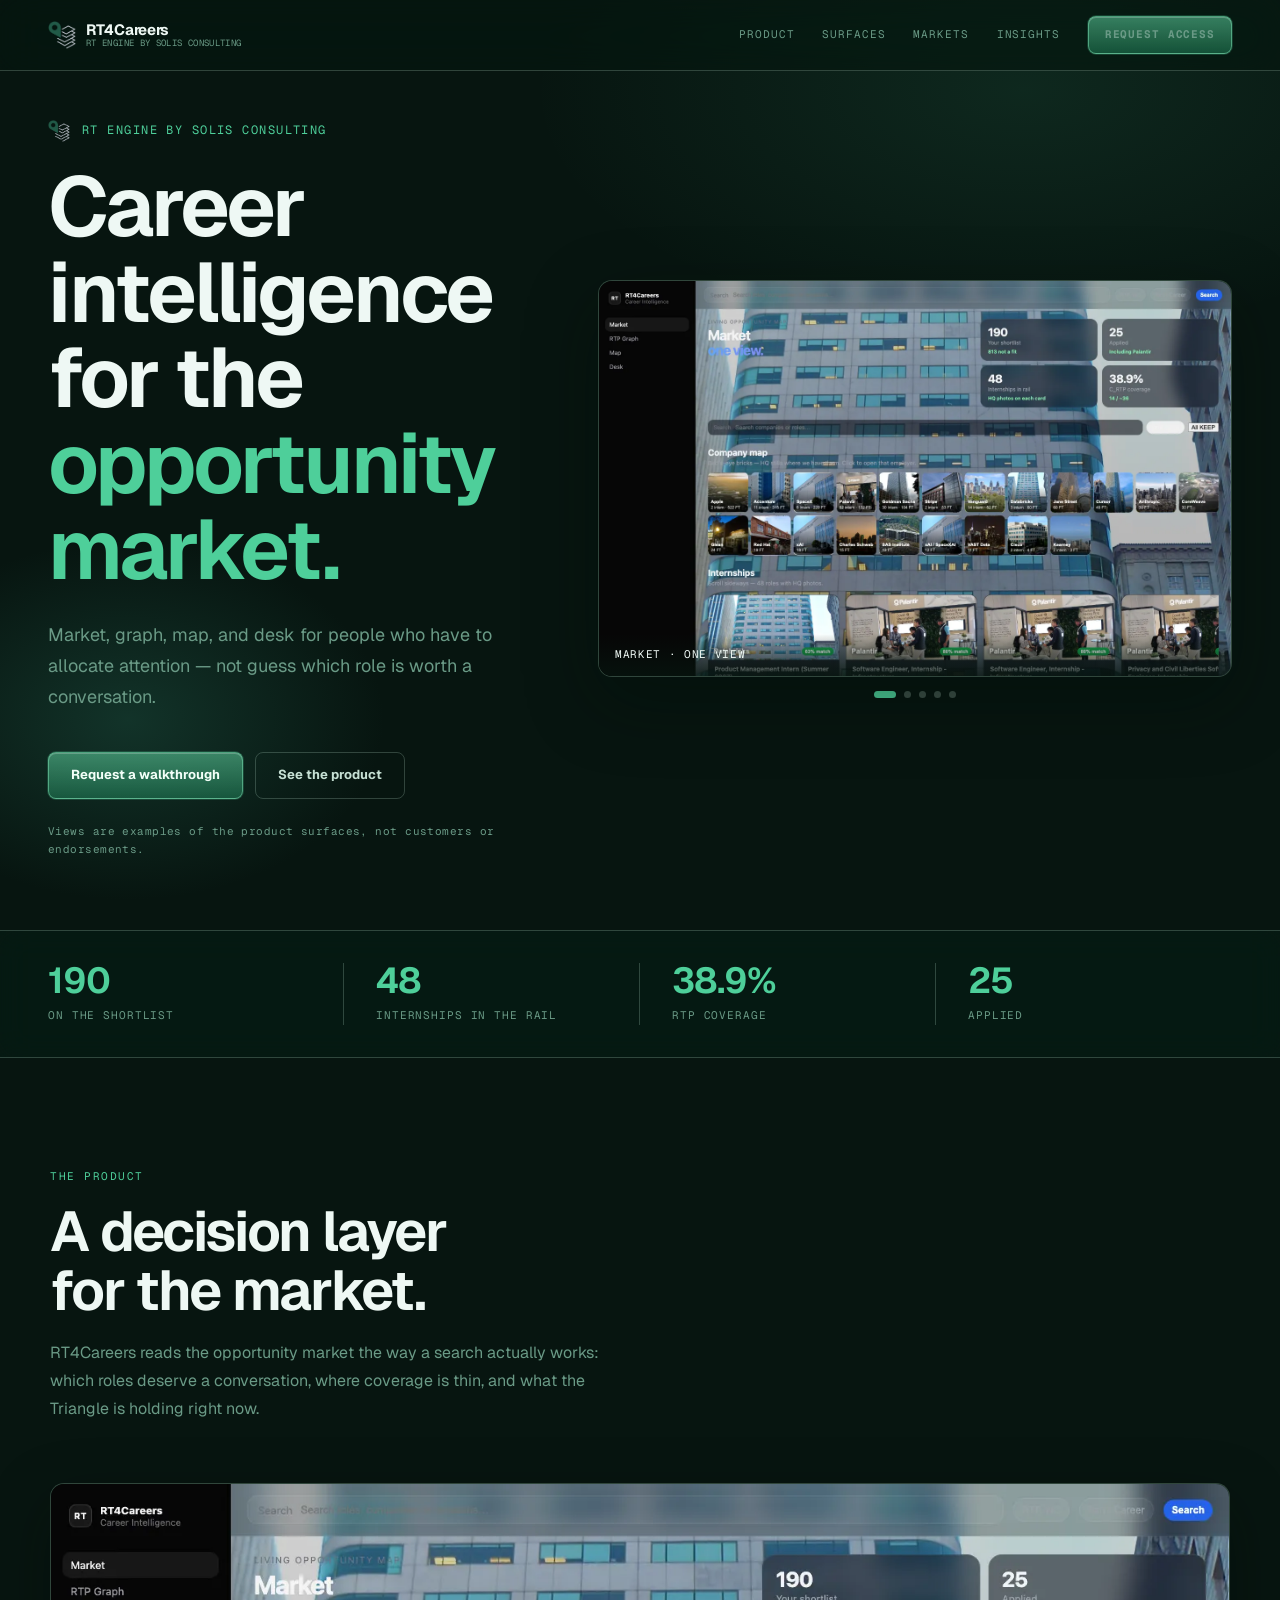
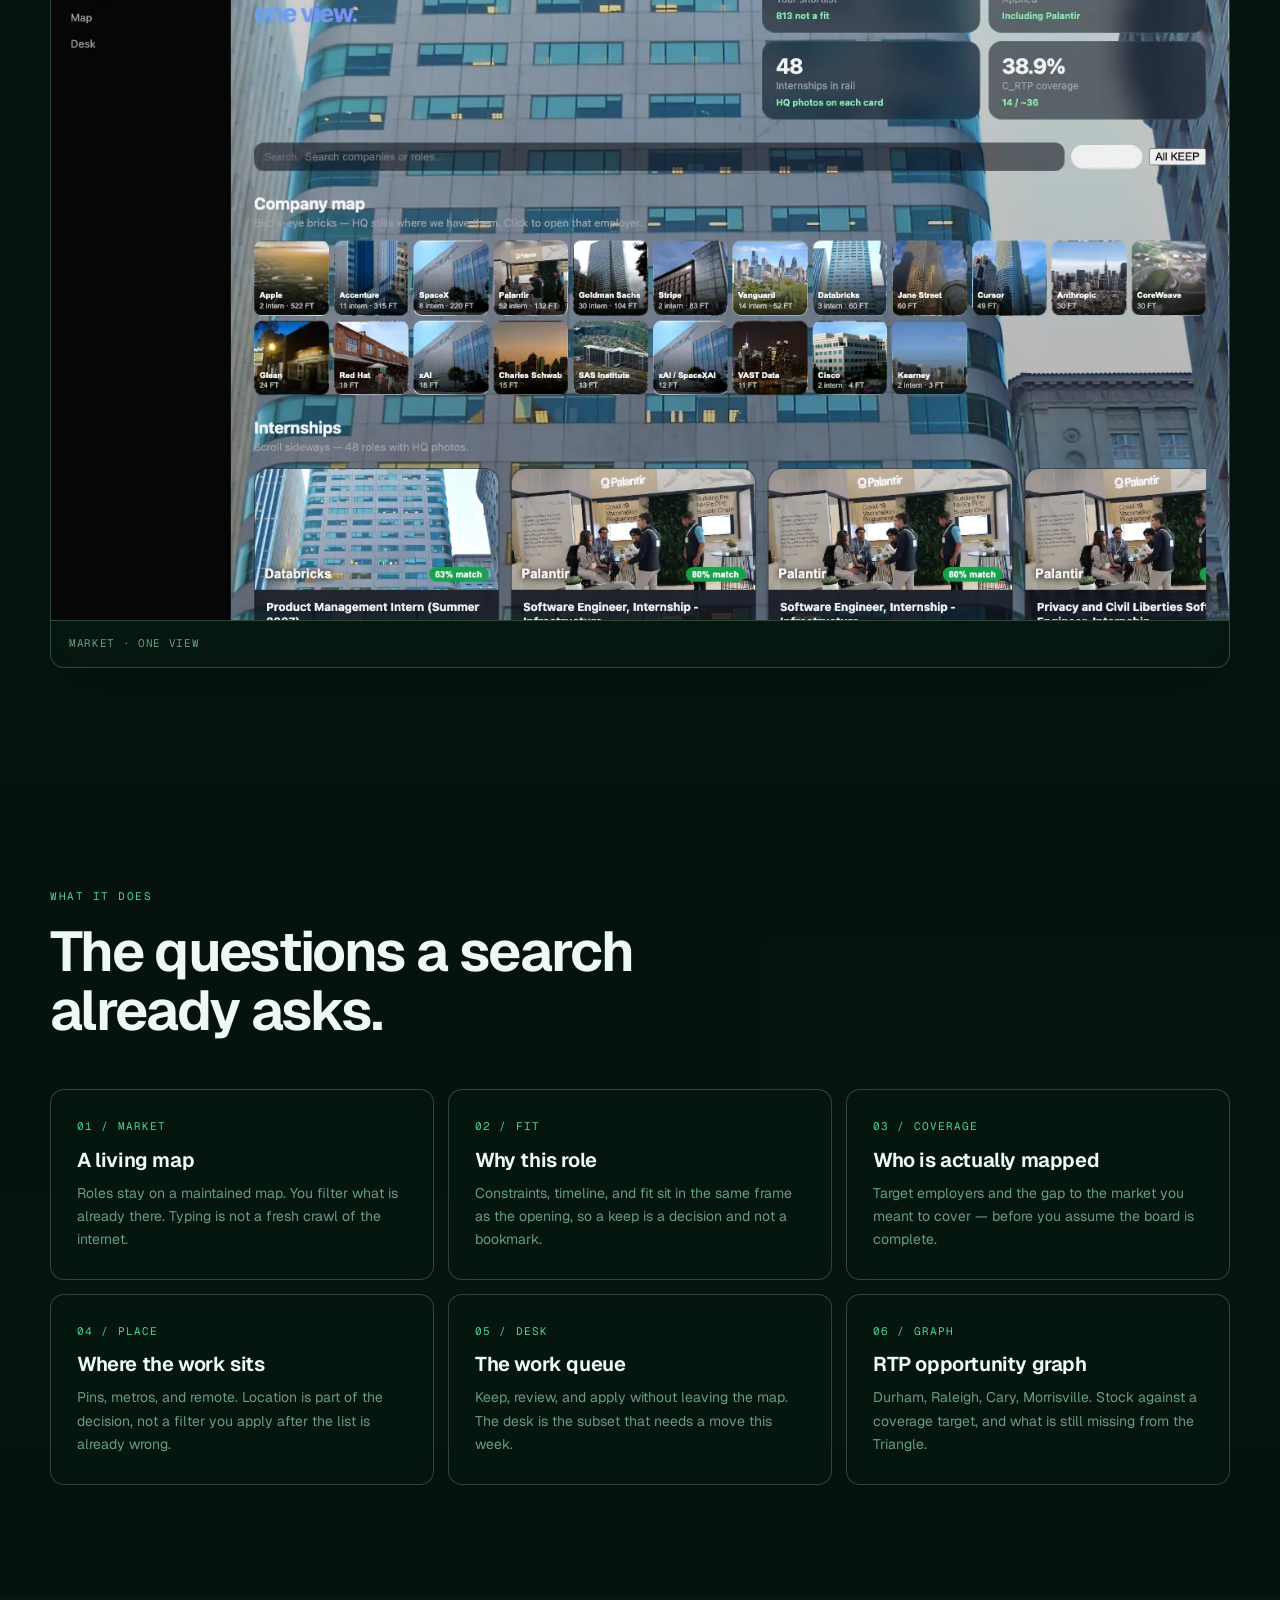
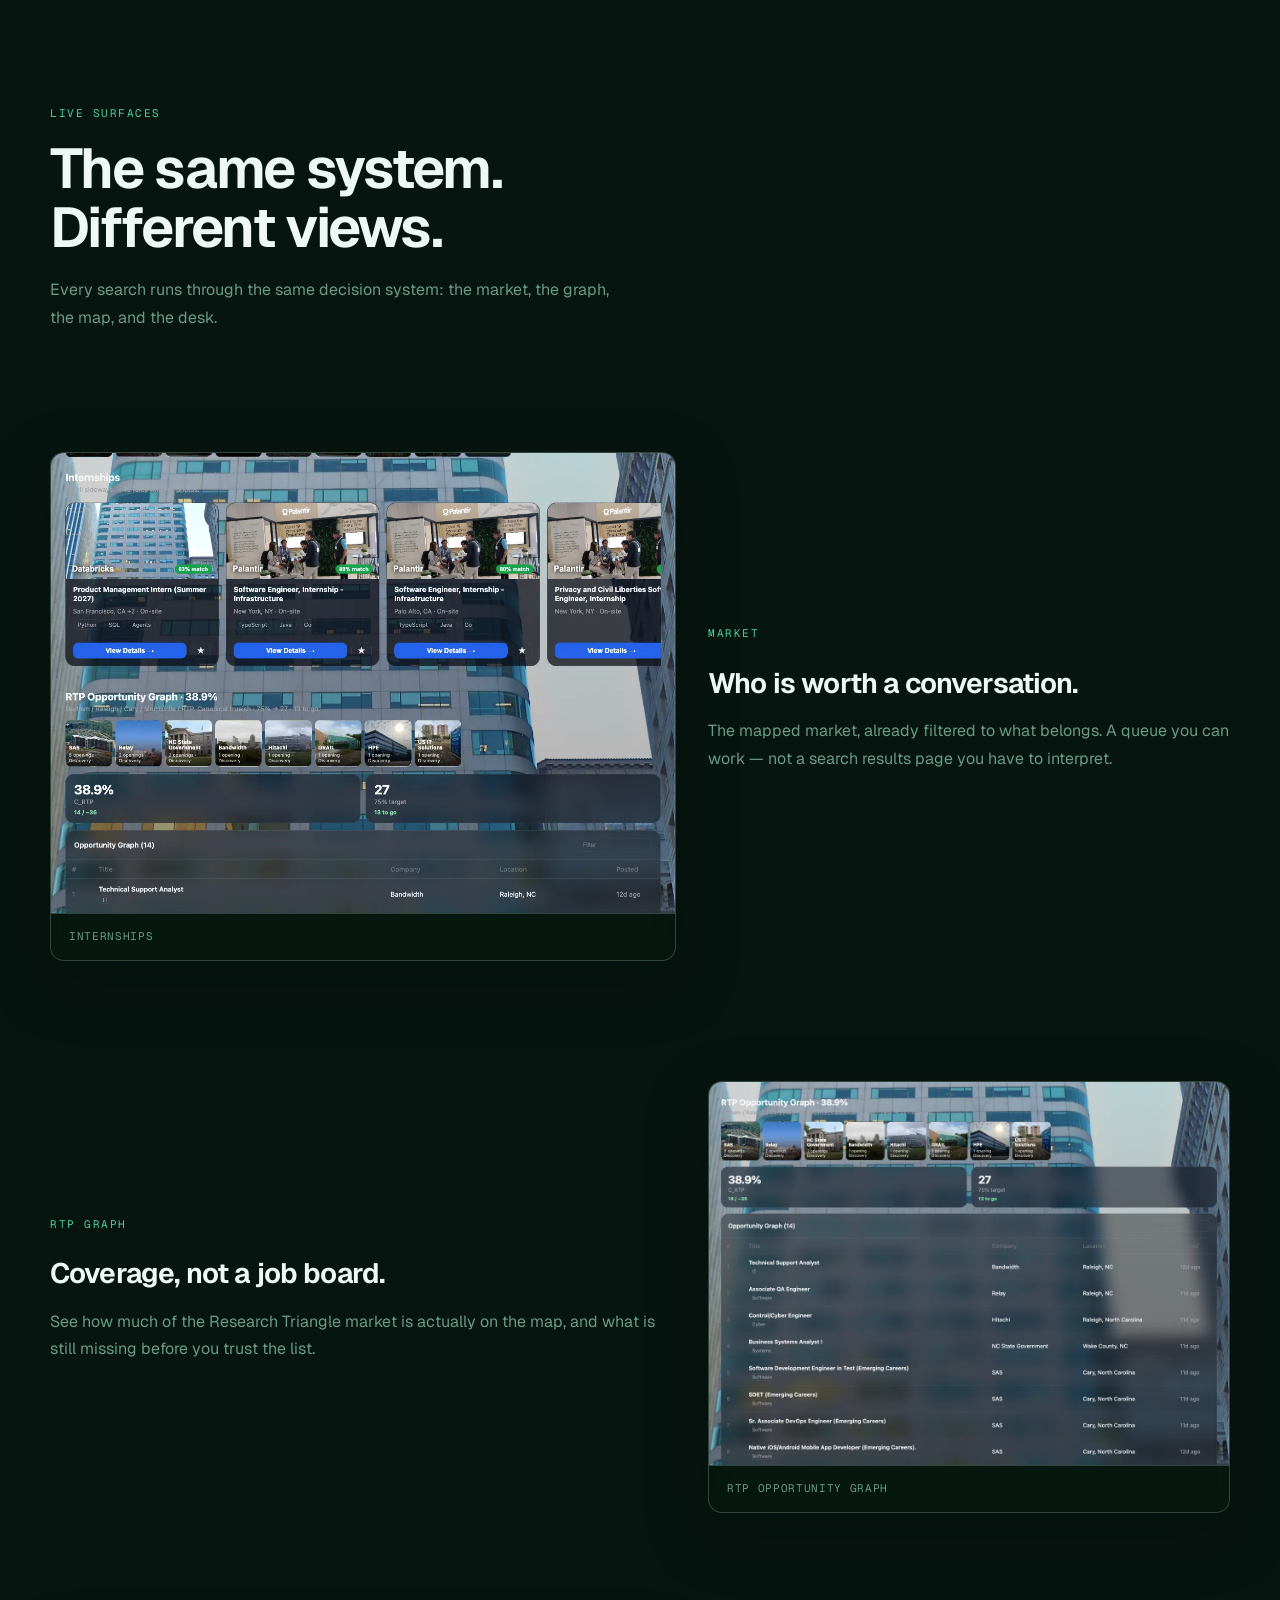
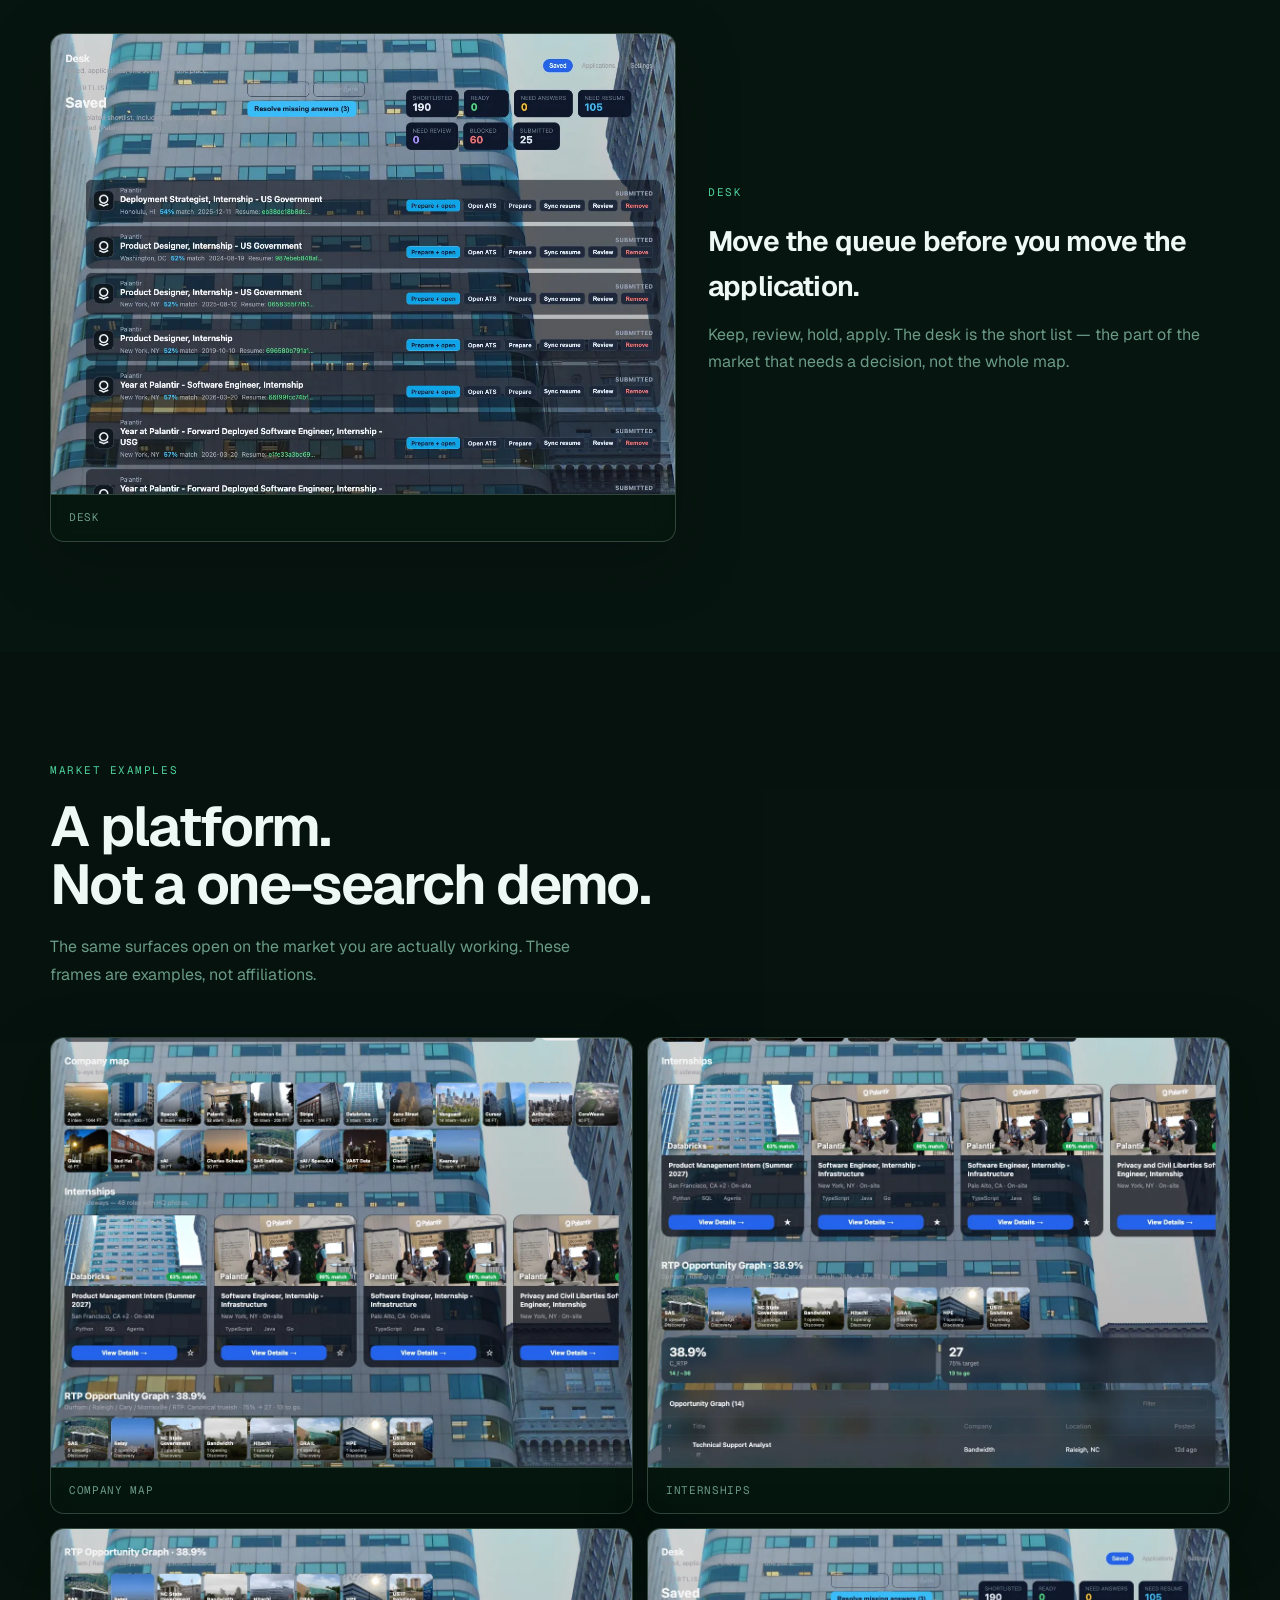
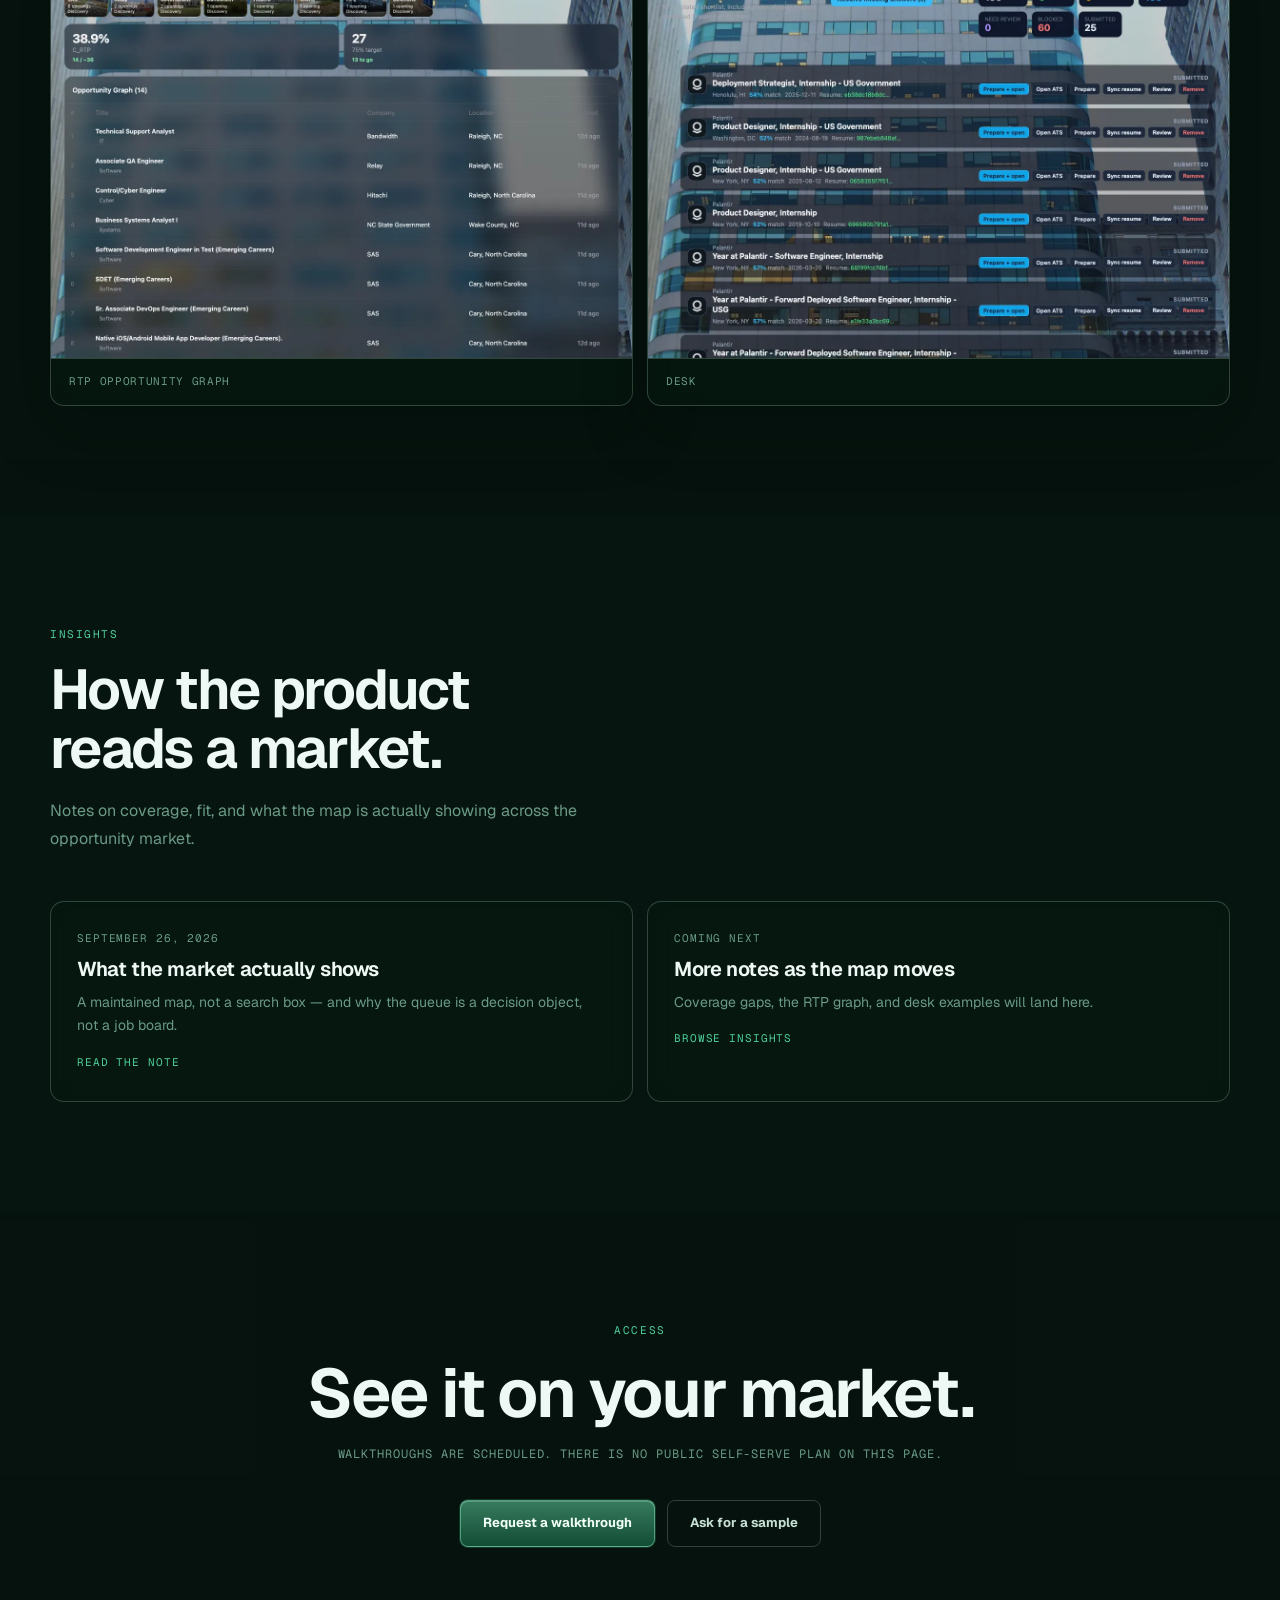
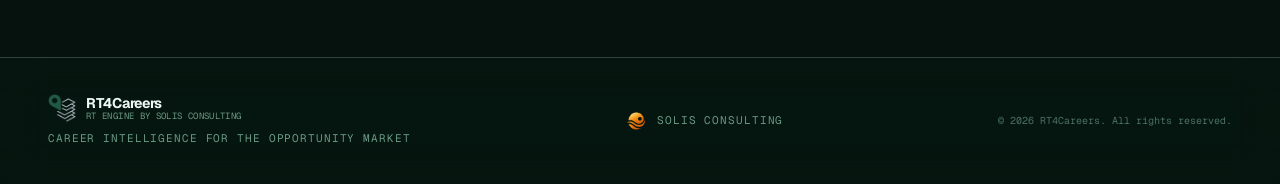
==== index.html @ a281b10b "Publish the RT4Careers marketing site for GitHub Pages. Co-authored-by: Cursor <cursoragent@cursor.c" ====
<!DOCTYPE html>
<html lang="en">
<head>
  <meta charset="UTF-8">
  <meta name="viewport" content="width=device-width, initial-scale=1.0">
  <title>RT4Careers — Career intelligence for the opportunity market</title>
  <meta name="description" content="RT4Careers is career intelligence for the opportunity market: a living map of roles, coverage, and the desk where decisions get made.">
  <link rel="canonical" href="https://rt4careers.com/">
  <meta property="og:type" content="website">
  <meta property="og:site_name" content="RT4Careers">
  <meta property="og:title" content="RT4Careers — Career intelligence for the opportunity market">
  <meta property="og:description" content="Market, RTP graph, map, and desk for people who allocate attention — not another search box.">
  <meta property="og:url" content="https://rt4careers.com/">
  <meta property="og:image" content="https://rt4careers.com/assets/product/featured/market.webp">
  <meta property="og:image:alt" content="RT4Careers market view">
  <meta name="twitter:card" content="summary_large_image">
  <meta name="twitter:title" content="RT4Careers — Career intelligence for the opportunity market">
  <meta name="twitter:description" content="A living map of roles, employers, and coverage. Market, graph, map, and desk.">
  <meta name="twitter:image" content="https://rt4careers.com/assets/product/featured/market.webp">
  <link rel="icon" type="image/png" href="favicon.png">
  <link rel="preconnect" href="https://fonts.googleapis.com">
  <link rel="preconnect" href="https://fonts.gstatic.com" crossorigin>
  <link href="https://fonts.googleapis.com/css2?family=Geist:wght@400;500;600;700&family=Geist+Mono:wght@400;500;600&display=swap" rel="stylesheet">
  <link rel="stylesheet" href="assets/css/site.css?v=green1">
  <link rel="stylesheet" href="assets/css/page.css?v=green1">
  <script src="assets/js/analytics.js"></script>
</head>
<body>
  <nav class="site-nav">
    <a class="nav-brand" href="./">
      <img class="nav-mark" src="assets/brand/rt4careers.png" width="28" height="28" alt="">
      <span class="nav-wordmark">
        <span class="nav-logo">RT4Careers</span>
        <span class="nav-byline">RT Engine by Solis Consulting</span>
      </span>
    </a>
    <button type="button" class="nav-toggle" data-nav-toggle aria-expanded="false" aria-controls="site-nav-links">Menu</button>
    <div class="nav-links" id="site-nav-links" data-nav-links>
      <a href="#product">Product</a>
      <a href="#surfaces">Surfaces</a>
      <a href="#markets">Markets</a>
      <a href="insights/">Insights</a>
      <a href="mailto:access@rt4careers.com" class="nav-cta" id="cta-nav-demo" data-cta="nav-demo">Request Access</a>
    </div>
  </nav>

  <section id="hero">
    <div class="hero-grid">
      <div class="hero-copy">
        <div class="hero-eyebrow"><img src="assets/brand/rt4careers.png" width="22" height="22" alt="">RT Engine by Solis Consulting</div>
        <h1 class="hero-headline">Career<br>intelligence<br>for the<br><em>opportunity market.</em></h1>
        <p class="hero-sub">Market, graph, map, and desk for people who have to allocate attention — not guess which role is worth a conversation.</p>
        <div class="hero-actions">
          <a href="mailto:access@rt4careers.com" class="btn-primary" id="cta-hero-demo" data-cta="hero-demo">Request a walkthrough</a>
          <a href="#product" class="btn-ghost">See the product</a>
        </div>
        <p class="disclaimer hero-note">Views are examples of the product surfaces, not customers or endorsements.</p>
      </div>
      <div class="hero-carousel" data-carousel aria-roledescription="carousel" aria-label="Product views">
        <div class="hero-carousel-frame">
          <figure class="hero-carousel-slide is-active" data-slide>
            <img src="assets/product/featured/market.webp" width="1440" height="900" alt="RT4Careers market view" data-market="rtp" data-surface="market">
            <figcaption class="hero-carousel-caption">Market · one view</figcaption>
          </figure>
          <figure class="hero-carousel-slide" data-slide>
            <img src="assets/product/featured/company-map.webp" width="1220" height="900" alt="Company map with headquarters photos" data-market="rtp" data-surface="map">
            <figcaption class="hero-carousel-caption">Company map</figcaption>
          </figure>
          <figure class="hero-carousel-slide" data-slide>
            <img src="assets/product/featured/internships.webp" width="1220" height="900" alt="Internship rail" data-market="rtp" data-surface="internships">
            <figcaption class="hero-carousel-caption">Internships</figcaption>
          </figure>
          <figure class="hero-carousel-slide" data-slide>
            <img src="assets/product/featured/rtp-graph.webp" width="1220" height="900" alt="RTP opportunity graph" data-market="rtp" data-surface="graph">
            <figcaption class="hero-carousel-caption">RTP Opportunity Graph</figcaption>
          </figure>
          <figure class="hero-carousel-slide" data-slide>
            <img src="assets/product/featured/desk.webp" width="1220" height="900" alt="Desk shortlist" data-market="desk" data-surface="desk">
            <figcaption class="hero-carousel-caption">Desk</figcaption>
          </figure>
        </div>
        <div class="hero-carousel-dots" data-carousel-dots>
          <button type="button" data-dot class="is-active" aria-label="Show view 1"></button>
          <button type="button" data-dot aria-label="Show view 2"></button>
          <button type="button" data-dot aria-label="Show view 3"></button>
          <button type="button" data-dot aria-label="Show view 4"></button>
          <button type="button" data-dot aria-label="Show view 5"></button>
        </div>
      </div>
    </div>
  </section>

  <div class="stats-bar">
    <div class="stat-item reveal">
      <div class="stat-num">190</div>
      <div class="stat-label">On the shortlist</div>
    </div>
    <div class="stat-item reveal reveal-delay-1">
      <div class="stat-num">48</div>
      <div class="stat-label">Internships in the rail</div>
    </div>
    <div class="stat-item reveal reveal-delay-2">
      <div class="stat-num">38.9%</div>
      <div class="stat-label">RTP coverage</div>
    </div>
    <div class="stat-item reveal reveal-delay-3">
      <div class="stat-num">25</div>
      <div class="stat-label">Applied</div>
    </div>
  </div>

  <div id="product" class="band">
    <div class="band-inner">
      <div class="section-tag reveal">The product</div>
      <h2 class="section-headline reveal">A decision layer<br>for the market.</h2>
      <p class="section-body reveal">RT4Careers reads the opportunity market the way a search actually works: which roles deserve a conversation, where coverage is thin, and what the Triangle is holding right now.</p>
      <figure class="shot-frame reveal" style="margin-top:60px">
        <img src="assets/product/featured/market.webp" width="1440" height="900" alt="RT4Careers market view" data-market="rtp" data-surface="market">
        <figcaption class="shot-caption">Market · one view</figcaption>
      </figure>
    </div>
  </div>

  <div class="band band--steel">
    <div class="band-inner">
      <div class="section-tag reveal">What it does</div>
      <h2 class="section-headline reveal">The questions a search<br>already asks.</h2>
      <div class="concept-grid">
        <div class="concept-card reveal">
          <div class="concept-kicker">01 / Market</div>
          <h3>A living map</h3>
          <p>Roles stay on a maintained map. You filter what is already there. Typing is not a fresh crawl of the internet.</p>
        </div>
        <div class="concept-card reveal reveal-delay-1">
          <div class="concept-kicker">02 / Fit</div>
          <h3>Why this role</h3>
          <p>Constraints, timeline, and fit sit in the same frame as the opening, so a keep is a decision and not a bookmark.</p>
        </div>
        <div class="concept-card reveal reveal-delay-2">
          <div class="concept-kicker">03 / Coverage</div>
          <h3>Who is actually mapped</h3>
          <p>Target employers and the gap to the market you meant to cover — before you assume the board is complete.</p>
        </div>
        <div class="concept-card reveal">
          <div class="concept-kicker">04 / Place</div>
          <h3>Where the work sits</h3>
          <p>Pins, metros, and remote. Location is part of the decision, not a filter you apply after the list is already wrong.</p>
        </div>
        <div class="concept-card reveal reveal-delay-1">
          <div class="concept-kicker">05 / Desk</div>
          <h3>The work queue</h3>
          <p>Keep, review, and apply without leaving the map. The desk is the subset that needs a move this week.</p>
        </div>
        <div class="concept-card reveal reveal-delay-2">
          <div class="concept-kicker">06 / Graph</div>
          <h3>RTP opportunity graph</h3>
          <p>Durham, Raleigh, Cary, Morrisville. Stock against a coverage target, and what is still missing from the Triangle.</p>
        </div>
      </div>
    </div>
  </div>

  <div id="surfaces" class="band">
    <div class="band-inner">
      <div class="section-tag reveal">Live surfaces</div>
      <h2 class="section-headline reveal">The same system.<br>Different views.</h2>
      <p class="section-body reveal">Every search runs through the same decision system: the market, the graph, the map, and the desk.</p>
      <div class="surface-stack" style="margin-top:72px">
        <div class="surface-grid">
          <figure class="shot-frame reveal">
            <img src="assets/product/featured/internships.webp" width="1220" height="900" alt="Internship rail" data-market="rtp" data-surface="internships">
            <figcaption class="shot-caption">Internships</figcaption>
          </figure>
          <div class="surface-copy reveal">
            <div class="section-tag">Market</div>
            <h3>Who is worth a conversation.</h3>
            <p>The mapped market, already filtered to what belongs. A queue you can work — not a search results page you have to interpret.</p>
          </div>
        </div>
        <div class="surface-grid">
          <div class="surface-copy reveal">
            <div class="section-tag">RTP Graph</div>
            <h3>Coverage, not a job board.</h3>
            <p>See how much of the Research Triangle market is actually on the map, and what is still missing before you trust the list.</p>
          </div>
          <figure class="shot-frame reveal">
            <img src="assets/product/featured/rtp-graph.webp" width="1220" height="900" alt="RTP opportunity graph" data-market="rtp" data-surface="graph">
            <figcaption class="shot-caption">RTP Opportunity Graph</figcaption>
          </figure>
        </div>
        <div class="surface-grid">
          <figure class="shot-frame reveal">
            <img src="assets/product/featured/desk.webp" width="1220" height="900" alt="Desk shortlist" data-market="desk" data-surface="desk">
            <figcaption class="shot-caption">Desk</figcaption>
          </figure>
          <div class="surface-copy reveal">
            <div class="section-tag">Desk</div>
            <h3>Move the queue before you move the application.</h3>
            <p>Keep, review, hold, apply. The desk is the short list — the part of the market that needs a decision, not the whole map.</p>
          </div>
        </div>
      </div>
    </div>
  </div>

  <div id="markets" class="band band--steel">
    <div class="band-inner">
      <div class="section-tag reveal">Market examples</div>
      <h2 class="section-headline reveal">A platform.<br>Not a one-search demo.</h2>
      <p class="section-body reveal">The same surfaces open on the market you are actually working. These frames are examples, not affiliations.</p>
      <div class="program-grid">
        <figure class="shot-frame reveal">
          <img src="assets/product/featured/company-map.webp" width="1220" height="900" alt="Company map with headquarters photos" data-market="rtp" data-surface="map">
          <figcaption class="shot-caption">Company map</figcaption>
        </figure>
        <figure class="shot-frame reveal reveal-delay-1">
          <img src="assets/product/featured/internships.webp" width="1220" height="900" alt="Internship rail" data-market="rtp" data-surface="internships">
          <figcaption class="shot-caption">Internships</figcaption>
        </figure>
        <figure class="shot-frame reveal">
          <img src="assets/product/featured/rtp-graph.webp" width="1220" height="900" alt="RTP opportunity graph" data-market="rtp" data-surface="graph">
          <figcaption class="shot-caption">RTP Opportunity Graph</figcaption>
        </figure>
        <figure class="shot-frame reveal reveal-delay-1">
          <img src="assets/product/featured/desk.webp" width="1220" height="900" alt="Desk shortlist" data-market="desk" data-surface="desk">
          <figcaption class="shot-caption">Desk</figcaption>
        </figure>
      </div>
    </div>
  </div>

  <div id="insights" class="band">
    <div class="band-inner">
      <div class="section-tag reveal">Insights</div>
      <h2 class="section-headline reveal">How the product<br>reads a market.</h2>
      <p class="section-body reveal">Notes on coverage, fit, and what the map is actually showing across the opportunity market.</p>
      <div class="insight-grid">
        <article class="insight-card reveal">
          <time datetime="2026-09-26">September 26, 2026</time>
          <h3>What the market actually shows</h3>
          <p>A maintained map, not a search box — and why the queue is a decision object, not a job board.</p>
          <a href="insights/what-the-market-shows.html">Read the note</a>
        </article>
        <article class="insight-card reveal reveal-delay-1">
          <time datetime="2026-09-26">Coming next</time>
          <h3>More notes as the map moves</h3>
          <p>Coverage gaps, the RTP graph, and desk examples will land here.</p>
          <a href="insights/">Browse Insights</a>
        </article>
      </div>
    </div>
  </div>

  <div id="cta" class="band band--steel">
    <div class="section-tag reveal">Access</div>
    <h2 class="cta-headline reveal">See it on your market.</h2>
    <p class="cta-sub reveal">Walkthroughs are scheduled. There is no public self-serve plan on this page.</p>
    <div class="cta-actions reveal">
      <a href="mailto:access@rt4careers.com" class="btn-primary" id="cta-product-demo" data-cta="product-demo">Request a walkthrough</a>
      <a href="mailto:access@rt4careers.com?subject=RT4Careers%20sample%20report" class="btn-ghost" id="cta-sample-report" data-cta="sample-report">Ask for a sample</a>
    </div>
  </div>

  <footer class="site-footer">
    <div class="footer-left">
      <a class="footer-logo" href="./">
        <img class="brand-mark" src="assets/brand/rt4careers.png" width="28" height="28" alt="">
        <span class="footer-wordmark">
          <span class="footer-logo-name">RT4Careers</span>
          <span class="footer-byline">RT Engine by Solis Consulting</span>
        </span>
      </a>
      <div class="footer-tagline">Career intelligence for the opportunity market</div>
    </div>
    <a class="footer-parent" href="https://solisconsultinggroup.com/" target="_blank" rel="noopener noreferrer">
      <img class="brand-mark brand-mark--solis" src="assets/brand/solis-consulting.png" width="22" height="22" alt="">
      <span>Solis Consulting</span>
    </a>
    <div class="footer-legal">© 2026 RT4Careers. All rights reserved.</div>
  </footer>

  <script src="assets/js/site.js?v=green1"></script>
</body>
</html>
---- assets/css/site.css ----
:root {
  --font: "Geist", system-ui, sans-serif;
  --mono: "Geist Mono", ui-monospace, monospace;
  --bg: #071510;
  --panel: rgba(8, 32, 22, 0.42);
  --panel-data: rgba(6, 24, 16, 0.68);
  --panel-solid: rgba(6, 20, 14, 0.92);
  --border: rgba(200, 235, 220, 0.22);
  --border-strong: rgba(210, 240, 225, 0.36);
  --text: #c6e0d4;
  --bright: #eef8f4;
  --muted: #6a9a86;
  --accent: #4ecf9a;
  --accent-soft: rgba(78, 207, 154, 0.14);
  --pin: #205848;
  --radius: 14px;
  --glass-shell: blur(22px) saturate(1.4);
}

*,
*::before,
*::after {
  margin: 0;
  padding: 0;
  box-sizing: border-box;
}

html {
  scroll-behavior: smooth;
}

body {
  background: var(--bg);
  color: var(--text);
  font-family: var(--font);
  font-weight: 400;
  font-size: 16px;
  line-height: 1.6;
  overflow-x: hidden;
  min-height: 100%;
}

body::before {
  content: "";
  position: fixed;
  inset: 0;
  z-index: -1;
  pointer-events: none;
  background:
    radial-gradient(ellipse 70% 50% at 80% 10%, rgba(78, 207, 154, 0.1) 0%, transparent 55%),
    radial-gradient(ellipse 40% 40% at 10% 80%, rgba(32, 88, 72, 0.45) 0%, transparent 50%),
    var(--bg);
}

img {
  max-width: 100%;
  display: block;
}

a {
  color: inherit;
}

nav.site-nav {
  position: fixed;
  top: 0;
  left: 0;
  right: 0;
  z-index: 100;
  display: flex;
  align-items: center;
  justify-content: space-between;
  padding: 16px 48px;
  border-bottom: 1px solid var(--border);
  background: rgba(7, 21, 16, 0.62);
  backdrop-filter: var(--glass-shell);
}

.nav-brand {
  display: flex;
  align-items: center;
  gap: 10px;
  text-decoration: none;
  min-width: 0;
}

.nav-mark,
.brand-mark {
  width: 28px;
  height: 28px;
  max-width: 28px;
  max-height: 28px;
  object-fit: contain;
  display: block;
  flex: 0 0 28px;
}

.brand-mark--solis {
  width: 22px;
  height: 22px;
  max-width: 22px;
  max-height: 22px;
  flex-basis: 22px;
}

.nav-wordmark,
.footer-wordmark {
  display: flex;
  flex-direction: column;
  line-height: 1.15;
}

.nav-logo,
.footer-logo-name {
  font-family: var(--font);
  font-size: 15px;
  font-weight: 700;
  letter-spacing: -0.02em;
  color: var(--bright);
}

.nav-byline,
.footer-byline {
  font-family: var(--mono);
  font-size: 9px;
  letter-spacing: 0.04em;
  text-transform: uppercase;
  color: var(--muted);
  white-space: nowrap;
}

.nav-links {
  display: flex;
  gap: 28px;
  align-items: center;
}

.nav-links a {
  font-family: var(--mono);
  font-size: 11px;
  letter-spacing: 0.08em;
  text-transform: uppercase;
  color: var(--muted);
  text-decoration: none;
  transition: color 0.2s;
}

.nav-links a:hover,
.nav-links a[aria-current="page"] {
  color: var(--bright);
}

.nav-cta,
.btn-primary,
.btn-ghost {
  font-family: var(--font);
  font-size: 13px;
  font-weight: 700;
  text-decoration: none;
  display: inline-block;
  border-radius: 8px;
  transition: background 0.2s, border-color 0.2s, color 0.2s;
}

.nav-cta,
.btn-primary {
  color: #f2fff8;
  background: linear-gradient(180deg, rgba(96, 210, 160, 0.55), rgba(40, 160, 110, 0.42));
  border: 1px solid rgba(120, 220, 175, 0.55);
  box-shadow:
    0 0 0 1px rgba(78, 207, 154, 0.2),
    inset 0 1px 0 rgba(255, 255, 255, 0.22);
  padding: 9px 16px;
}

.btn-primary {
  padding: 12px 22px;
}

.nav-cta:hover,
.btn-primary:hover {
  background: linear-gradient(180deg, rgba(120, 220, 170, 0.7), rgba(50, 175, 120, 0.55));
}

.btn-ghost {
  color: var(--text);
  background: transparent;
  border: 1px solid var(--border);
  padding: 12px 22px;
}

.btn-ghost:hover {
  border-color: var(--border-strong);
  color: var(--bright);
}

.nav-toggle {
  display: none;
  background: transparent;
  border: 1px solid var(--border);
  color: var(--bright);
  font-family: var(--mono);
  font-size: 10px;
  letter-spacing: 0.08em;
  text-transform: uppercase;
  padding: 8px 12px;
  border-radius: 8px;
  cursor: pointer;
}

.section-tag {
  font-family: var(--mono);
  font-size: 11px;
  letter-spacing: 0.14em;
  text-transform: uppercase;
  color: var(--accent);
  margin-bottom: 18px;
}

.section-headline {
  font-family: var(--font);
  font-size: clamp(36px, 5vw, 56px);
  font-weight: 650;
  line-height: 1.05;
  letter-spacing: -0.03em;
  color: var(--bright);
  margin-bottom: 18px;
  max-width: 720px;
}

.section-body {
  font-size: 16px;
  color: var(--muted);
  line-height: 1.75;
  max-width: 560px;
}

.disclaimer {
  font-family: var(--mono);
  font-size: 11px;
  letter-spacing: 0.04em;
  color: var(--muted);
  line-height: 1.6;
}

.shot-frame {
  background: var(--panel-data);
  border: 1px solid var(--border);
  border-radius: var(--radius);
  overflow: hidden;
  backdrop-filter: blur(12px) saturate(1.2);
  box-shadow: 0 20px 60px rgba(0, 12, 8, 0.35);
}

.shot-frame img,
.shot-frame .stage {
  width: 100%;
  height: auto;
}

.shot-frame .stage {
  aspect-ratio: auto;
  min-height: 0;
}

.shot-caption {
  font-family: var(--mono);
  font-size: 11px;
  letter-spacing: 0.06em;
  text-transform: uppercase;
  color: var(--muted);
  padding: 14px 18px;
  border-top: 1px solid var(--border);
}

footer.site-footer {
  border-top: 1px solid var(--border);
  background: rgba(7, 21, 16, 0.72);
  backdrop-filter: var(--glass-shell);
  padding: 36px 48px;
  display: flex;
  align-items: center;
  justify-content: space-between;
  gap: 24px;
}

.footer-left {
  display: flex;
  flex-direction: column;
  gap: 8px;
}

.footer-logo {
  display: flex;
  align-items: center;
  gap: 10px;
  text-decoration: none;
}

.footer-logo-name {
  font-size: 14px;
}

.footer-tagline {
  font-family: var(--mono);
  font-size: 11px;
  letter-spacing: 0.08em;
  text-transform: uppercase;
  color: var(--muted);
}

.footer-parent {
  display: flex;
  align-items: center;
  gap: 10px;
  text-decoration: none;
  font-family: var(--mono);
  font-size: 11px;
  letter-spacing: 0.08em;
  text-transform: uppercase;
  color: var(--muted);
  transition: color 0.2s;
}

.footer-parent:hover {
  color: var(--bright);
}

.footer-legal {
  font-family: var(--mono);
  font-size: 10px;
  color: rgba(106, 154, 134, 0.7);
}

.reveal {
  opacity: 0;
  transform: translateY(18px);
  transition: opacity 0.6s ease, transform 0.6s ease;
}

.reveal.visible {
  opacity: 1;
  transform: translateY(0);
}

.reveal-delay-1 {
  transition-delay: 0.08s;
}
.reveal-delay-2 {
  transition-delay: 0.16s;
}
.reveal-delay-3 {
  transition-delay: 0.24s;
}

@media (max-width: 900px) {
  nav.site-nav {
    padding: 14px 20px;
  }

  .nav-toggle {
    display: block;
  }

  .nav-links {
    display: none;
    position: absolute;
    top: 100%;
    left: 0;
    right: 0;
    flex-direction: column;
    align-items: flex-start;
    gap: 16px;
    padding: 18px 20px 24px;
    background: rgba(7, 21, 16, 0.94);
    border-bottom: 1px solid var(--border);
    backdrop-filter: var(--glass-shell);
  }

  .nav-links.is-open {
    display: flex;
  }

  footer.site-footer {
    flex-direction: column;
    text-align: center;
    padding: 28px 20px;
  }

  .footer-left,
  .footer-logo,
  .footer-parent {
    align-items: center;
  }
}
---- assets/css/page.css ----
#hero {
  min-height: 100vh;
  display: flex;
  align-items: center;
  padding: 120px 48px 72px;
  position: relative;
  overflow: hidden;
}

.hero-grid {
  display: grid;
  grid-template-columns: minmax(280px, 0.92fr) minmax(340px, 1.18fr);
  gap: 56px;
  align-items: center;
  width: 100%;
  max-width: 1280px;
  margin: 0 auto;
}

.hero-carousel {
  min-width: 0;
}

.hero-carousel-frame {
  position: relative;
  width: 100%;
  aspect-ratio: 16 / 10;
  min-height: 280px;
  background: var(--panel-data);
  border: 1px solid var(--border);
  border-radius: var(--radius);
  overflow: hidden;
  backdrop-filter: blur(12px) saturate(1.2);
  box-shadow: 0 24px 70px rgba(0, 12, 8, 0.4);
}

.hero-carousel-slide {
  position: absolute;
  inset: 0;
  opacity: 0;
  transition: opacity 0.7s ease;
  pointer-events: none;
}

.hero-carousel-slide.is-active {
  opacity: 1;
  pointer-events: auto;
}

.hero-carousel-slide img,
.hero-carousel-slide .stage {
  width: 100%;
  height: 100%;
}

.hero-carousel-caption {
  position: absolute;
  left: 0;
  right: 0;
  bottom: 0;
  padding: 12px 16px;
  font-family: var(--mono);
  font-size: 11px;
  letter-spacing: 0.06em;
  text-transform: uppercase;
  color: var(--bright);
  background: linear-gradient(180deg, transparent, rgba(6, 20, 14, 0.82));
}

.hero-carousel-dots {
  display: flex;
  justify-content: center;
  gap: 8px;
  margin-top: 14px;
}

.hero-carousel-dots button {
  width: 7px;
  height: 7px;
  padding: 0;
  border: 0;
  border-radius: 999px;
  background: rgba(200, 235, 220, 0.28);
  cursor: pointer;
}

.hero-carousel-dots button.is-active {
  width: 22px;
  background: var(--accent);
}

.hero-eyebrow {
  display: flex;
  align-items: center;
  gap: 12px;
  font-family: var(--mono);
  font-size: 12px;
  letter-spacing: 0.12em;
  text-transform: uppercase;
  color: var(--accent);
  margin-bottom: 22px;
}

.hero-eyebrow img {
  width: 22px;
  height: 22px;
  max-width: 22px;
  object-fit: contain;
}

.hero-headline {
  font-family: var(--font);
  font-size: clamp(48px, 7vw, 84px);
  font-weight: 650;
  line-height: 1.02;
  letter-spacing: -0.035em;
  color: var(--bright);
  max-width: 860px;
}

.hero-headline em {
  font-style: normal;
  color: var(--accent);
}

.hero-sub {
  font-size: 18px;
  font-weight: 400;
  color: var(--muted);
  max-width: 540px;
  margin-top: 28px;
  line-height: 1.7;
}

.hero-actions {
  display: flex;
  gap: 12px;
  align-items: center;
  flex-wrap: wrap;
  margin-top: 40px;
}

.hero-note {
  margin-top: 24px;
  max-width: 560px;
}

.band {
  padding: 110px 48px;
}

.band--steel {
  background: rgba(4, 16, 12, 0.35);
}

.band-inner {
  max-width: 1180px;
  margin: 0 auto;
}

.stats-bar {
  border-top: 1px solid var(--border);
  border-bottom: 1px solid var(--border);
  background: var(--panel);
  backdrop-filter: blur(16px) saturate(1.3);
  padding: 32px 48px;
  display: grid;
  grid-template-columns: repeat(4, 1fr);
}

.stat-item {
  padding: 0 32px;
  border-right: 1px solid var(--border);
}

.stat-item:first-child {
  padding-left: 0;
}

.stat-item:last-child {
  border-right: none;
}

.stat-num {
  font-family: var(--font);
  font-size: 36px;
  font-weight: 650;
  color: var(--accent);
  letter-spacing: -0.03em;
  line-height: 1;
}

.stat-label {
  font-family: var(--mono);
  font-size: 11px;
  letter-spacing: 0.08em;
  text-transform: uppercase;
  color: var(--muted);
  margin-top: 8px;
}

.concept-grid,
.surface-grid,
.program-grid,
.insight-grid {
  display: grid;
  gap: 14px;
  margin-top: 48px;
}

.concept-grid {
  grid-template-columns: repeat(3, 1fr);
}

.surface-grid {
  grid-template-columns: 1.2fr 1fr;
  gap: 32px;
  align-items: center;
}

.program-grid {
  grid-template-columns: repeat(2, 1fr);
}

.insight-grid {
  grid-template-columns: 1fr 1fr;
}

.concept-card,
.insight-card {
  background: var(--panel-data);
  border: 1px solid var(--border);
  border-radius: var(--radius);
  padding: 28px 26px;
  backdrop-filter: blur(12px) saturate(1.2);
}

.concept-kicker {
  font-family: var(--mono);
  font-size: 11px;
  letter-spacing: 0.1em;
  text-transform: uppercase;
  color: var(--accent);
  margin-bottom: 12px;
}

.concept-card h3,
.insight-card h3 {
  font-size: 20px;
  font-weight: 650;
  letter-spacing: -0.02em;
  color: var(--bright);
  margin-bottom: 10px;
  line-height: 1.2;
}

.concept-card p,
.insight-card p {
  font-size: 14px;
  color: var(--muted);
  line-height: 1.65;
}

.insight-card time {
  display: block;
  font-family: var(--mono);
  font-size: 11px;
  letter-spacing: 0.08em;
  text-transform: uppercase;
  color: var(--muted);
  margin-bottom: 10px;
}

.insight-card a {
  display: inline-block;
  margin-top: 16px;
  font-family: var(--mono);
  font-size: 11px;
  letter-spacing: 0.08em;
  text-transform: uppercase;
  color: var(--accent);
  text-decoration: none;
}

.surface-copy h3 {
  font-size: 28px;
  font-weight: 650;
  letter-spacing: -0.03em;
  color: var(--bright);
  margin: 12px 0;
}

.surface-copy p {
  color: var(--muted);
  line-height: 1.7;
  margin-bottom: 16px;
}

.surface-stack {
  display: flex;
  flex-direction: column;
  gap: 72px;
}

#cta {
  text-align: center;
  position: relative;
}

.cta-headline {
  font-size: clamp(40px, 6vw, 68px);
  font-weight: 650;
  line-height: 1.05;
  letter-spacing: -0.035em;
  color: var(--bright);
  max-width: 720px;
  margin: 0 auto 16px;
}

.cta-sub {
  font-family: var(--mono);
  font-size: 12px;
  letter-spacing: 0.08em;
  text-transform: uppercase;
  color: var(--muted);
  margin-bottom: 36px;
}

.cta-actions {
  display: flex;
  gap: 12px;
  align-items: center;
  justify-content: center;
  flex-wrap: wrap;
}

/* Product stages — same job as the athletics screenshots */
.stage {
  height: 100%;
  display: grid;
  grid-template-rows: 34px 1fr;
  background:
    radial-gradient(ellipse 80% 60% at 100% 0%, rgba(78, 207, 154, 0.08), transparent 50%),
    #0b1612;
  color: var(--text);
  font-family: var(--font);
  overflow: hidden;
}

.stage-top,
.stage-side,
.stage-main,
.stage-kpis,
.stage-row,
.stage-brick,
.stage-queue {
  min-width: 0;
}

.stage-top {
  display: flex;
  align-items: center;
  gap: 8px;
  padding: 0 12px;
  border-bottom: 1px solid var(--border);
  font-family: var(--mono);
  font-size: 10px;
  letter-spacing: 0.08em;
  text-transform: uppercase;
  color: var(--muted);
}

.stage-top strong {
  color: var(--bright);
  font-weight: 650;
  letter-spacing: -0.02em;
  text-transform: none;
  font-family: var(--font);
  font-size: 12px;
}

.stage-chip {
  margin-left: auto;
  border: 1px solid var(--border);
  border-radius: 999px;
  padding: 2px 8px;
  color: var(--accent);
}

.stage-chip + .stage-chip {
  margin-left: 0;
}

.stage-main {
  display: grid;
  grid-template-columns: 132px 1fr;
  min-height: 0;
}

.stage-side {
  border-right: 1px solid var(--border);
  padding: 12px 10px;
  display: flex;
  flex-direction: column;
  gap: 8px;
}

.stage-side span {
  font-family: var(--mono);
  font-size: 10px;
  letter-spacing: 0.08em;
  text-transform: uppercase;
  color: var(--muted);
}

.stage-side span.is-on {
  color: var(--accent);
}

.stage-body {
  padding: 12px 14px 36px;
  display: flex;
  flex-direction: column;
  gap: 10px;
  min-height: 0;
}

.stage-kpis {
  display: grid;
  grid-template-columns: repeat(3, 1fr);
  gap: 8px;
}

.stage-kpi {
  border: 1px solid var(--border);
  border-radius: 10px;
  padding: 8px 10px;
  background: rgba(8, 28, 20, 0.55);
}

.stage-kpi b {
  display: block;
  color: var(--accent);
  font-size: 16px;
  letter-spacing: -0.03em;
  line-height: 1.1;
}

.stage-kpi em {
  font-style: normal;
  font-family: var(--mono);
  font-size: 9px;
  letter-spacing: 0.08em;
  text-transform: uppercase;
  color: var(--muted);
}

.stage-table {
  width: 100%;
  border-collapse: collapse;
  font-size: 12px;
}

.stage-table th {
  text-align: left;
  font-family: var(--mono);
  font-size: 9px;
  letter-spacing: 0.08em;
  text-transform: uppercase;
  color: var(--muted);
  font-weight: 500;
  padding: 0 8px 6px 0;
}

.stage-table td {
  padding: 7px 8px 7px 0;
  border-top: 1px solid rgba(200, 235, 220, 0.12);
  color: var(--bright);
  white-space: nowrap;
  overflow: hidden;
  text-overflow: ellipsis;
  max-width: 140px;
}

.stage-table td.dim {
  color: var(--muted);
  font-size: 11px;
}

.stage-tag {
  display: inline-block;
  color: var(--accent);
  font-family: var(--mono);
  font-size: 10px;
  letter-spacing: 0.04em;
}

.stage-bricks {
  display: grid;
  grid-template-columns: 1fr 1fr;
  gap: 8px;
}

.stage-brick {
  border: 1px solid var(--border);
  border-radius: 10px;
  padding: 10px 12px;
  background: linear-gradient(180deg, rgba(32, 88, 72, 0.35), rgba(8, 24, 16, 0.4));
}

.stage-brick strong {
  display: block;
  color: var(--bright);
  font-size: 13px;
  letter-spacing: -0.02em;
}

.stage-brick span {
  color: var(--muted);
  font-size: 11px;
}

.stage-map {
  position: relative;
  flex: 1;
  border: 1px solid var(--border);
  border-radius: 12px;
  background:
    linear-gradient(rgba(200, 235, 220, 0.05) 1px, transparent 1px),
    linear-gradient(90deg, rgba(200, 235, 220, 0.05) 1px, transparent 1px),
    rgba(6, 20, 14, 0.45);
  background-size: 28px 28px;
  min-height: 140px;
}

.pin {
  position: absolute;
  width: 10px;
  height: 10px;
  border-radius: 50% 50% 50% 0;
  background: var(--accent);
  transform: rotate(-45deg);
  box-shadow: 0 0 0 4px rgba(78, 207, 154, 0.18);
}

.pin span {
  position: absolute;
  left: 16px;
  top: -2px;
  transform: rotate(45deg);
  font-family: var(--mono);
  font-size: 9px;
  letter-spacing: 0.06em;
  text-transform: uppercase;
  color: var(--bright);
  white-space: nowrap;
}

.stage-queue {
  display: flex;
  flex-direction: column;
  gap: 8px;
}

.stage-item {
  display: grid;
  grid-template-columns: 72px 1fr auto;
  gap: 10px;
  align-items: center;
  border: 1px solid var(--border);
  border-radius: 10px;
  padding: 8px 10px;
  background: rgba(8, 28, 20, 0.45);
}

.stage-action {
  font-family: var(--mono);
  font-size: 9px;
  letter-spacing: 0.08em;
  text-transform: uppercase;
  color: #071510;
  background: var(--accent);
  border-radius: 999px;
  padding: 3px 7px;
  text-align: center;
}

.stage-action.is-hold {
  background: transparent;
  color: var(--muted);
  border: 1px solid var(--border);
}

.stage-item strong {
  display: block;
  color: var(--bright);
  font-size: 12px;
}

.stage-item em {
  font-style: normal;
  color: var(--muted);
  font-size: 11px;
}

@media (max-width: 900px) {
  #hero,
  .band,
  .stats-bar {
    padding-left: 20px;
    padding-right: 20px;
  }

  .hero-grid {
    grid-template-columns: 1fr;
    gap: 36px;
  }

  .stats-bar {
    grid-template-columns: repeat(2, 1fr);
    padding-top: 24px;
    padding-bottom: 24px;
    gap: 20px 0;
  }

  .stat-item {
    padding: 0 12px 12px 0;
    border-right: none;
  }

  .concept-grid,
  .surface-grid,
  .program-grid,
  .insight-grid {
    grid-template-columns: 1fr;
  }

  .hero-carousel-frame {
    aspect-ratio: auto;
    min-height: 0;
    height: auto;
  }

  .hero-carousel-slide {
    position: relative;
    display: none;
    opacity: 1;
  }

  .hero-carousel-slide.is-active {
    display: block;
  }

  .hero-carousel-caption {
    position: static;
    background: transparent;
    color: var(--muted);
  }

  .hero-carousel .stage,
  .shot-frame .stage {
    height: auto;
  }

  .stage-main {
    grid-template-columns: 1fr;
  }

  .stage-side {
    display: none;
  }

  .stage-body {
    padding-bottom: 14px;
  }
}
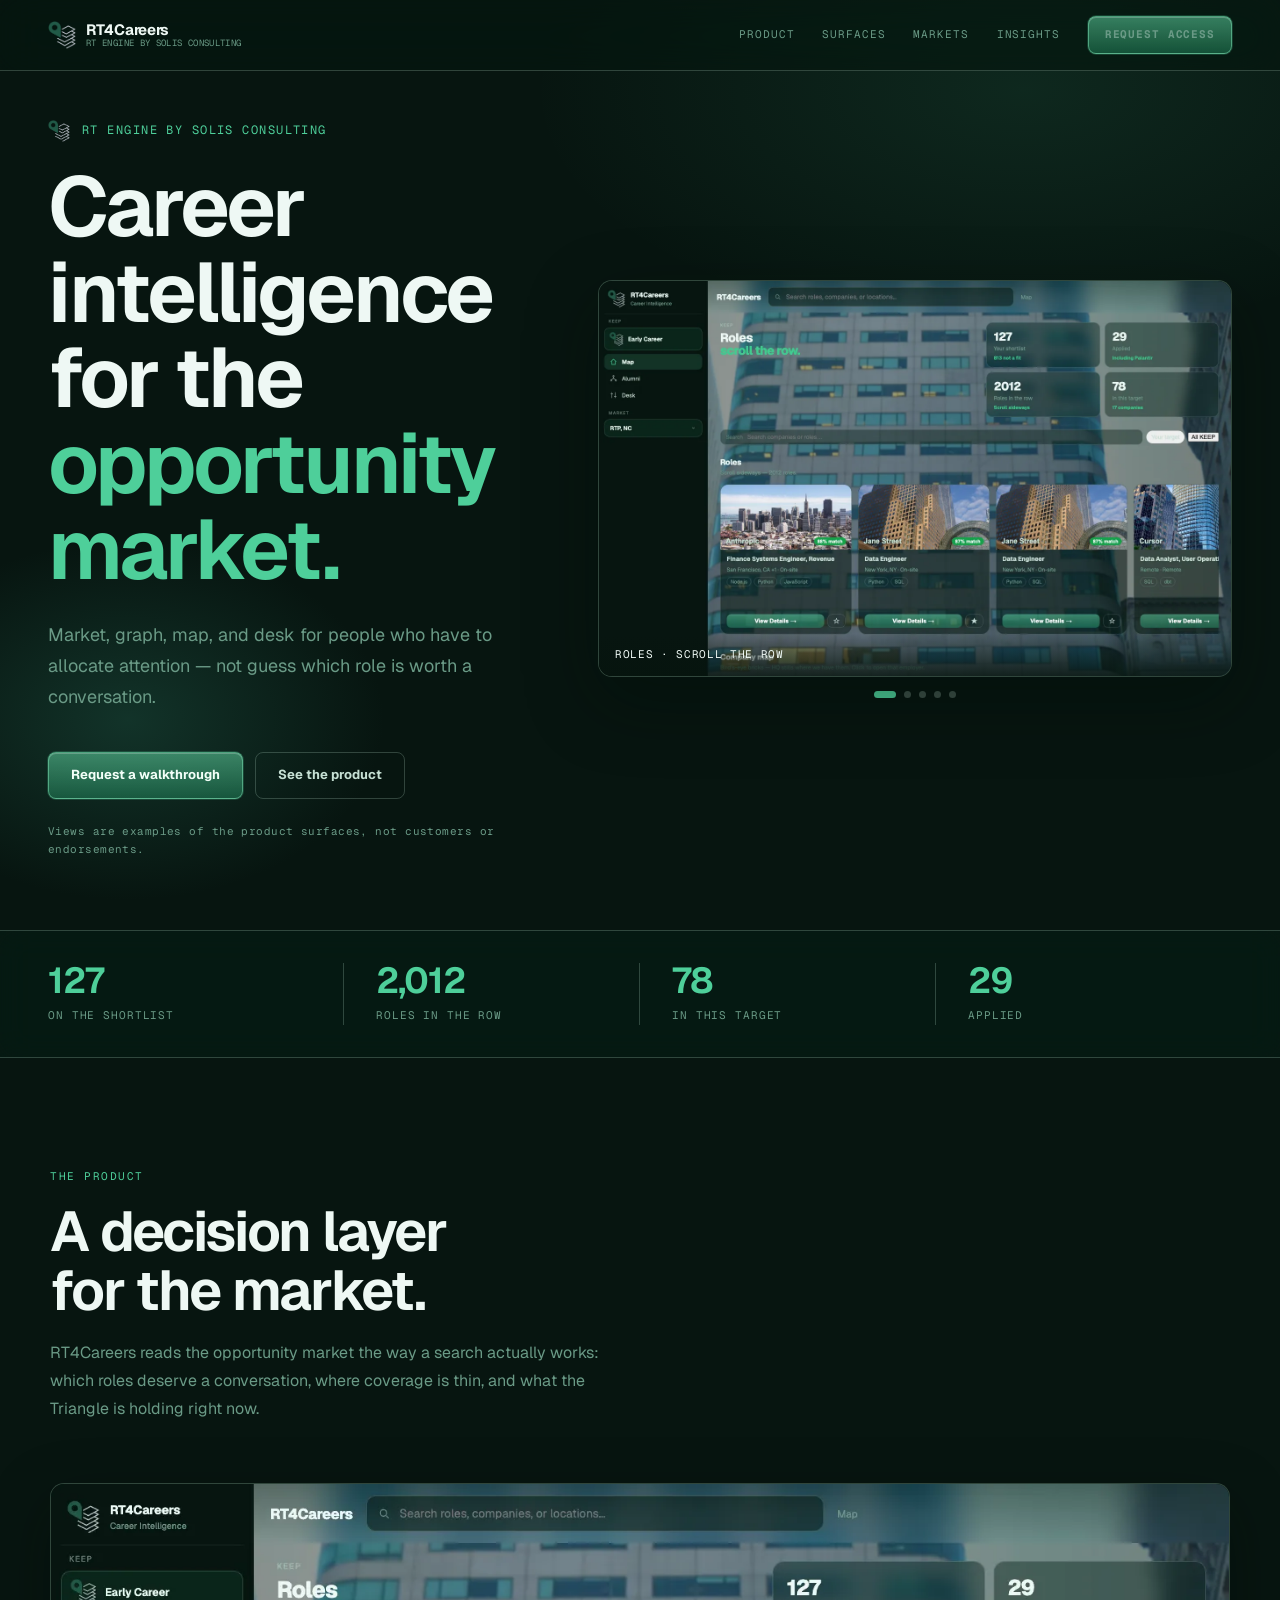
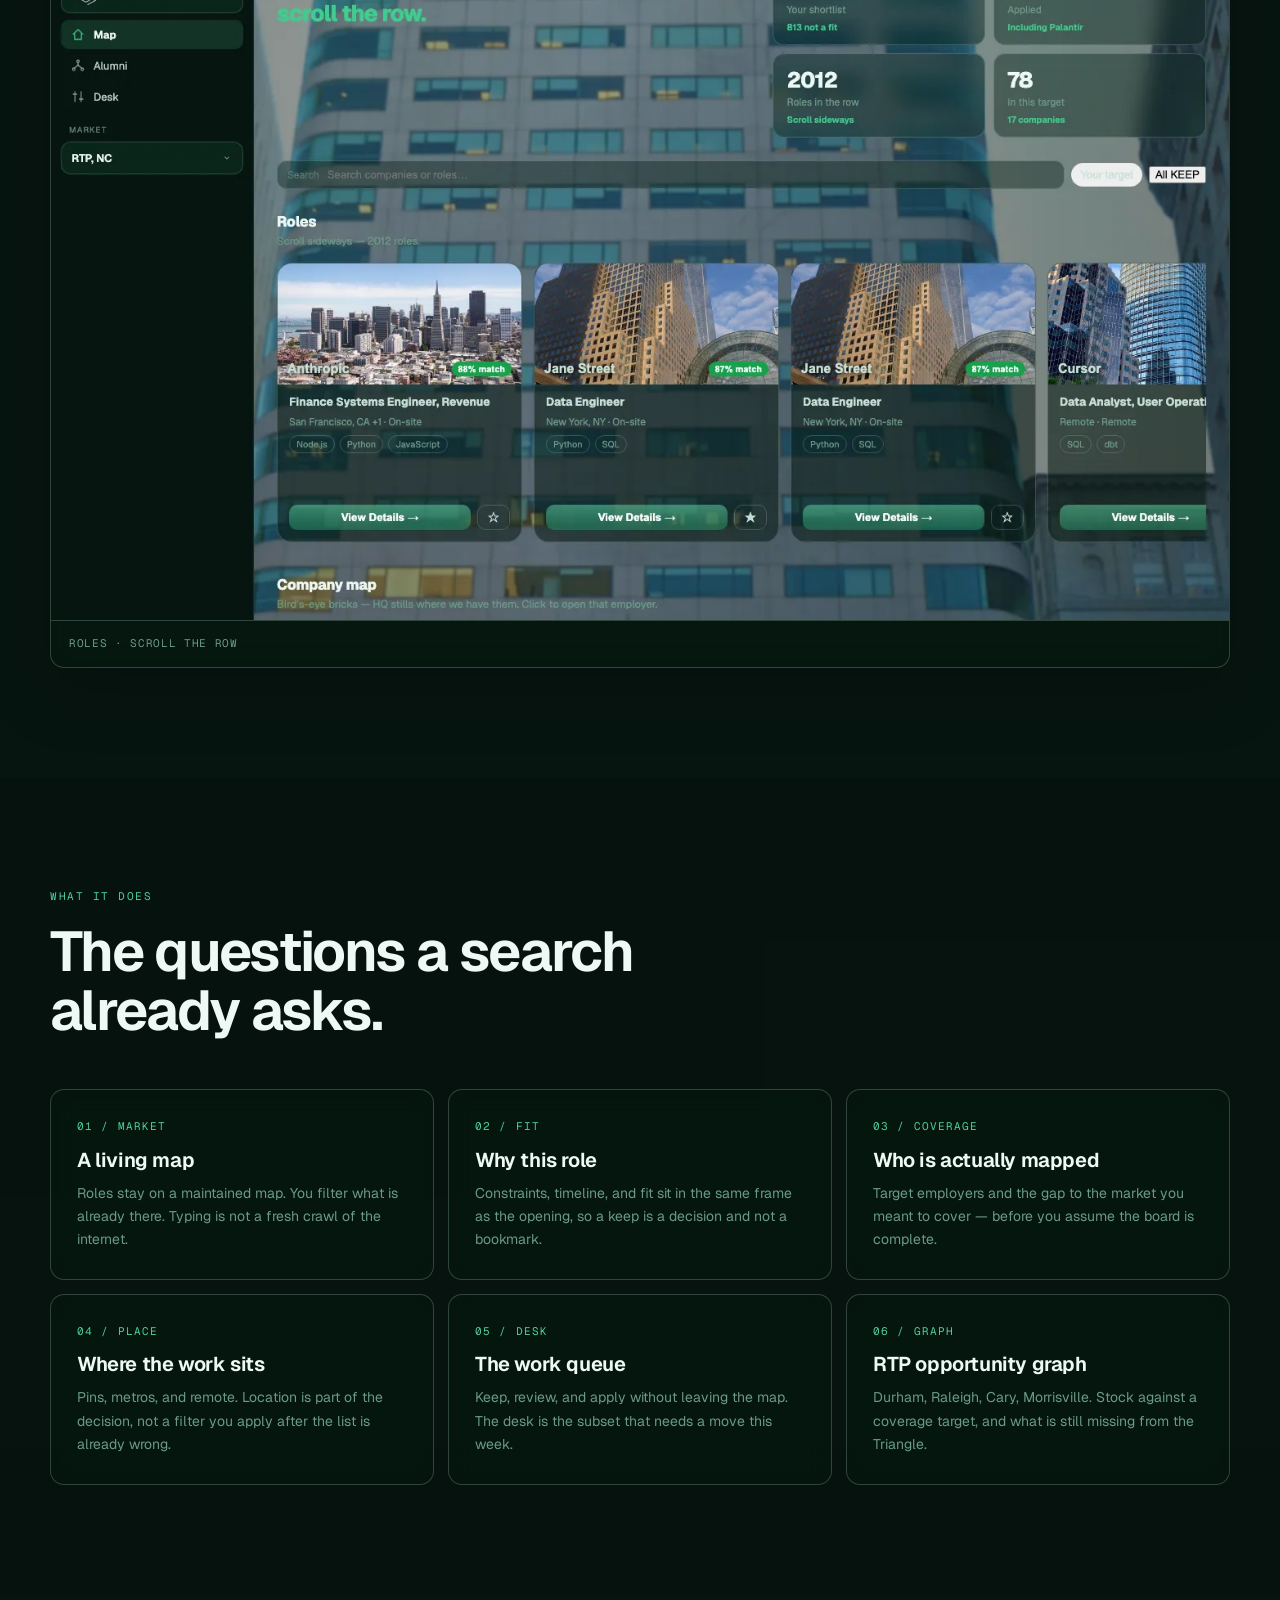
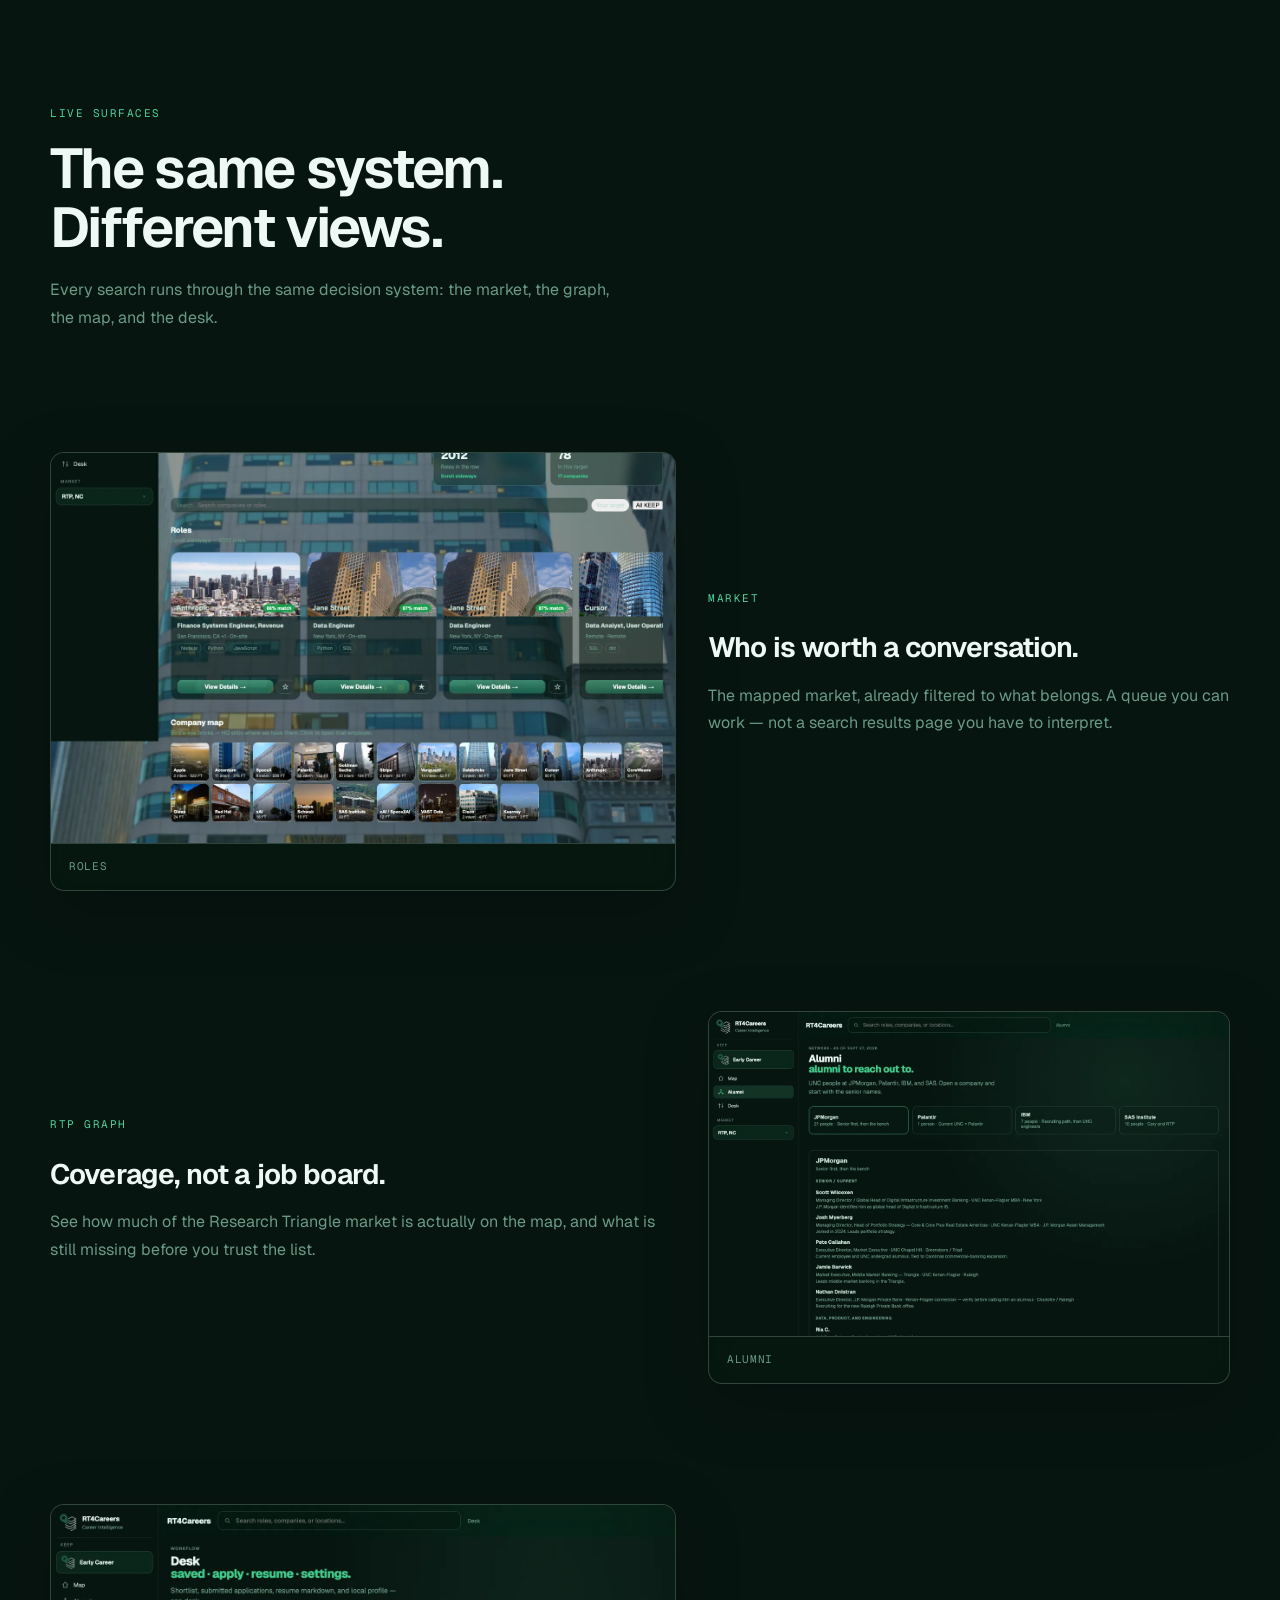
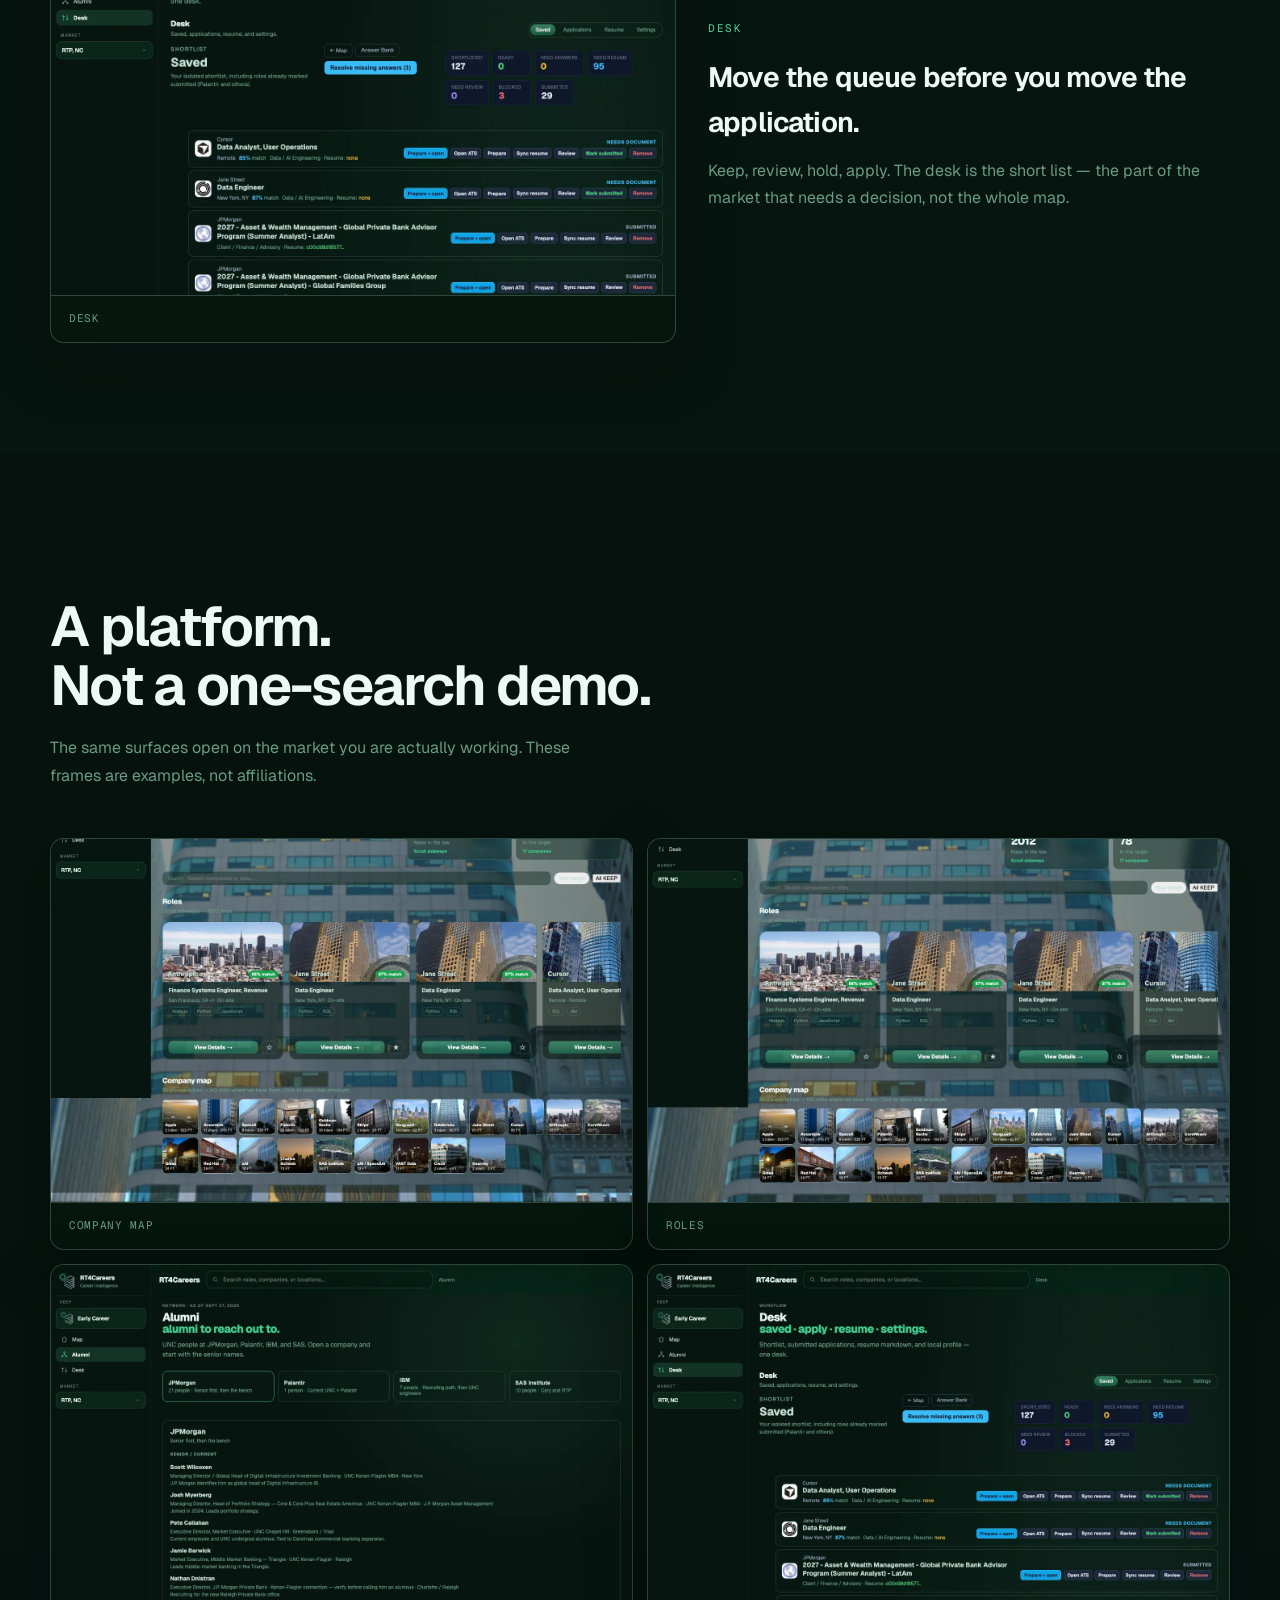
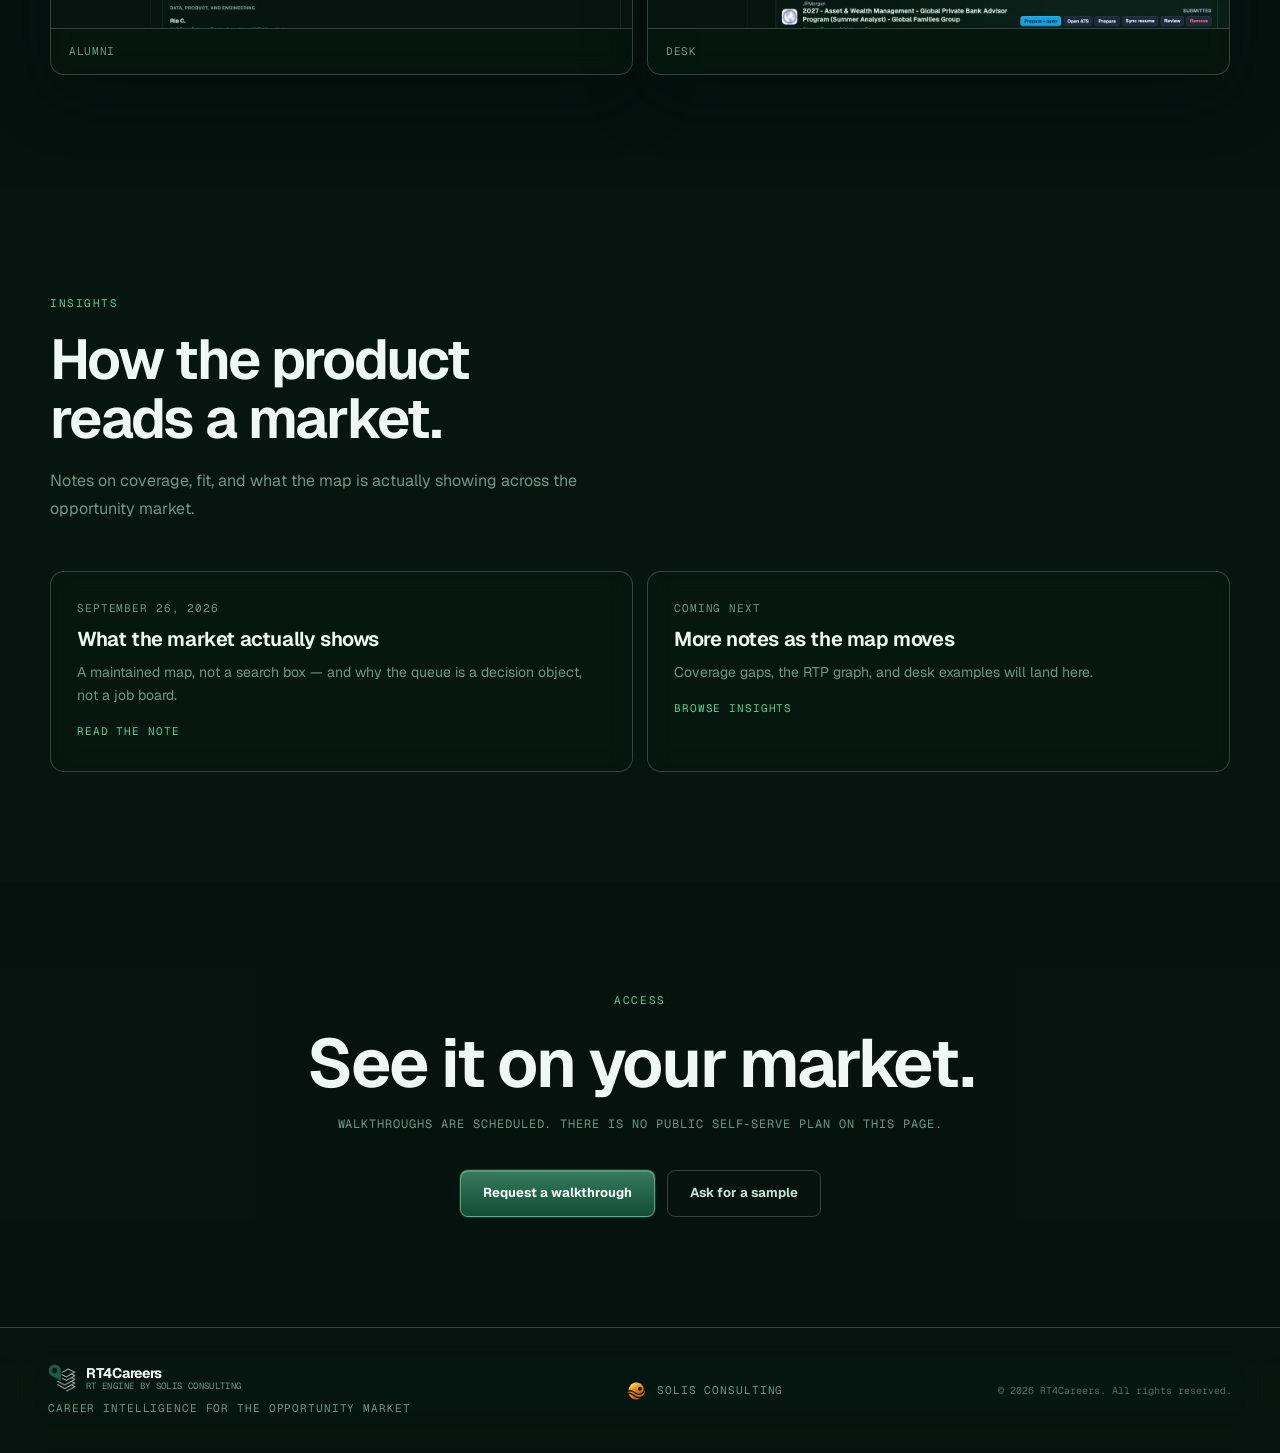
==== commit 6e7c1813: "Replace product shots with the Railway production views. Co-authored-by: Cursor <cursoragent@cursor." ====
--- a/index.html
+++ b/index.html
@@ -1,6 +1,15 @@
 <!DOCTYPE html>
 <html lang="en">
 <head>
+<!-- Google tag (gtag.js) -->
+<script async src="https://www.googletagmanager.com/gtag/js?id=G-7X7NZ0XE7E"></script>
+<script>
+  window.dataLayer = window.dataLayer || [];
+  function gtag(){dataLayer.push(arguments);}
+  gtag('js', new Date());
+
+  gtag('config', 'G-7X7NZ0XE7E');
+</script>
   <meta charset="UTF-8">
   <meta name="viewport" content="width=device-width, initial-scale=1.0">
   <title>RT4Careers — Career intelligence for the opportunity market</title>
@@ -60,7 +69,7 @@
         <div class="hero-carousel-frame">
           <figure class="hero-carousel-slide is-active" data-slide>
             <img src="assets/product/featured/market.webp" width="1440" height="900" alt="RT4Careers market view" data-market="rtp" data-surface="market">
-            <figcaption class="hero-carousel-caption">Market · one view</figcaption>
+            <figcaption class="hero-carousel-caption">Roles · scroll the row</figcaption>
           </figure>
           <figure class="hero-carousel-slide" data-slide>
             <img src="assets/product/featured/company-map.webp" width="1220" height="900" alt="Company map with headquarters photos" data-market="rtp" data-surface="map">
@@ -68,11 +77,11 @@
           </figure>
           <figure class="hero-carousel-slide" data-slide>
             <img src="assets/product/featured/internships.webp" width="1220" height="900" alt="Internship rail" data-market="rtp" data-surface="internships">
-            <figcaption class="hero-carousel-caption">Internships</figcaption>
+            <figcaption class="hero-carousel-caption">Roles</figcaption>
           </figure>
           <figure class="hero-carousel-slide" data-slide>
             <img src="assets/product/featured/rtp-graph.webp" width="1220" height="900" alt="RTP opportunity graph" data-market="rtp" data-surface="graph">
-            <figcaption class="hero-carousel-caption">RTP Opportunity Graph</figcaption>
+            <figcaption class="hero-carousel-caption">Alumni</figcaption>
           </figure>
           <figure class="hero-carousel-slide" data-slide>
             <img src="assets/product/featured/desk.webp" width="1220" height="900" alt="Desk shortlist" data-market="desk" data-surface="desk">
@@ -92,19 +101,19 @@
 
   <div class="stats-bar">
     <div class="stat-item reveal">
-      <div class="stat-num">190</div>
+      <div class="stat-num">127</div>
       <div class="stat-label">On the shortlist</div>
     </div>
     <div class="stat-item reveal reveal-delay-1">
-      <div class="stat-num">48</div>
-      <div class="stat-label">Internships in the rail</div>
+      <div class="stat-num">2,012</div>
+      <div class="stat-label">Roles in the row</div>
     </div>
     <div class="stat-item reveal reveal-delay-2">
-      <div class="stat-num">38.9%</div>
-      <div class="stat-label">RTP coverage</div>
+      <div class="stat-num">78</div>
+      <div class="stat-label">In this target</div>
     </div>
     <div class="stat-item reveal reveal-delay-3">
-      <div class="stat-num">25</div>
+      <div class="stat-num">29</div>
       <div class="stat-label">Applied</div>
     </div>
   </div>
@@ -116,7 +125,7 @@
       <p class="section-body reveal">RT4Careers reads the opportunity market the way a search actually works: which roles deserve a conversation, where coverage is thin, and what the Triangle is holding right now.</p>
       <figure class="shot-frame reveal" style="margin-top:60px">
         <img src="assets/product/featured/market.webp" width="1440" height="900" alt="RT4Careers market view" data-market="rtp" data-surface="market">
-        <figcaption class="shot-caption">Market · one view</figcaption>
+        <figcaption class="shot-caption">Roles · scroll the row</figcaption>
       </figure>
     </div>
   </div>
@@ -169,7 +178,7 @@
         <div class="surface-grid">
           <figure class="shot-frame reveal">
             <img src="assets/product/featured/internships.webp" width="1220" height="900" alt="Internship rail" data-market="rtp" data-surface="internships">
-            <figcaption class="shot-caption">Internships</figcaption>
+            <figcaption class="shot-caption">Roles</figcaption>
           </figure>
           <div class="surface-copy reveal">
             <div class="section-tag">Market</div>
@@ -185,7 +194,7 @@
           </div>
           <figure class="shot-frame reveal">
             <img src="assets/product/featured/rtp-graph.webp" width="1220" height="900" alt="RTP opportunity graph" data-market="rtp" data-surface="graph">
-            <figcaption class="shot-caption">RTP Opportunity Graph</figcaption>
+            <figcaption class="shot-caption">Alumni</figcaption>
           </figure>
         </div>
         <div class="surface-grid">
@@ -215,11 +224,11 @@
         </figure>
         <figure class="shot-frame reveal reveal-delay-1">
           <img src="assets/product/featured/internships.webp" width="1220" height="900" alt="Internship rail" data-market="rtp" data-surface="internships">
-          <figcaption class="shot-caption">Internships</figcaption>
+          <figcaption class="shot-caption">Roles</figcaption>
         </figure>
         <figure class="shot-frame reveal">
           <img src="assets/product/featured/rtp-graph.webp" width="1220" height="900" alt="RTP opportunity graph" data-market="rtp" data-surface="graph">
-          <figcaption class="shot-caption">RTP Opportunity Graph</figcaption>
+          <figcaption class="shot-caption">Alumni</figcaption>
         </figure>
         <figure class="shot-frame reveal reveal-delay-1">
           <img src="assets/product/featured/desk.webp" width="1220" height="900" alt="Desk shortlist" data-market="desk" data-surface="desk">
